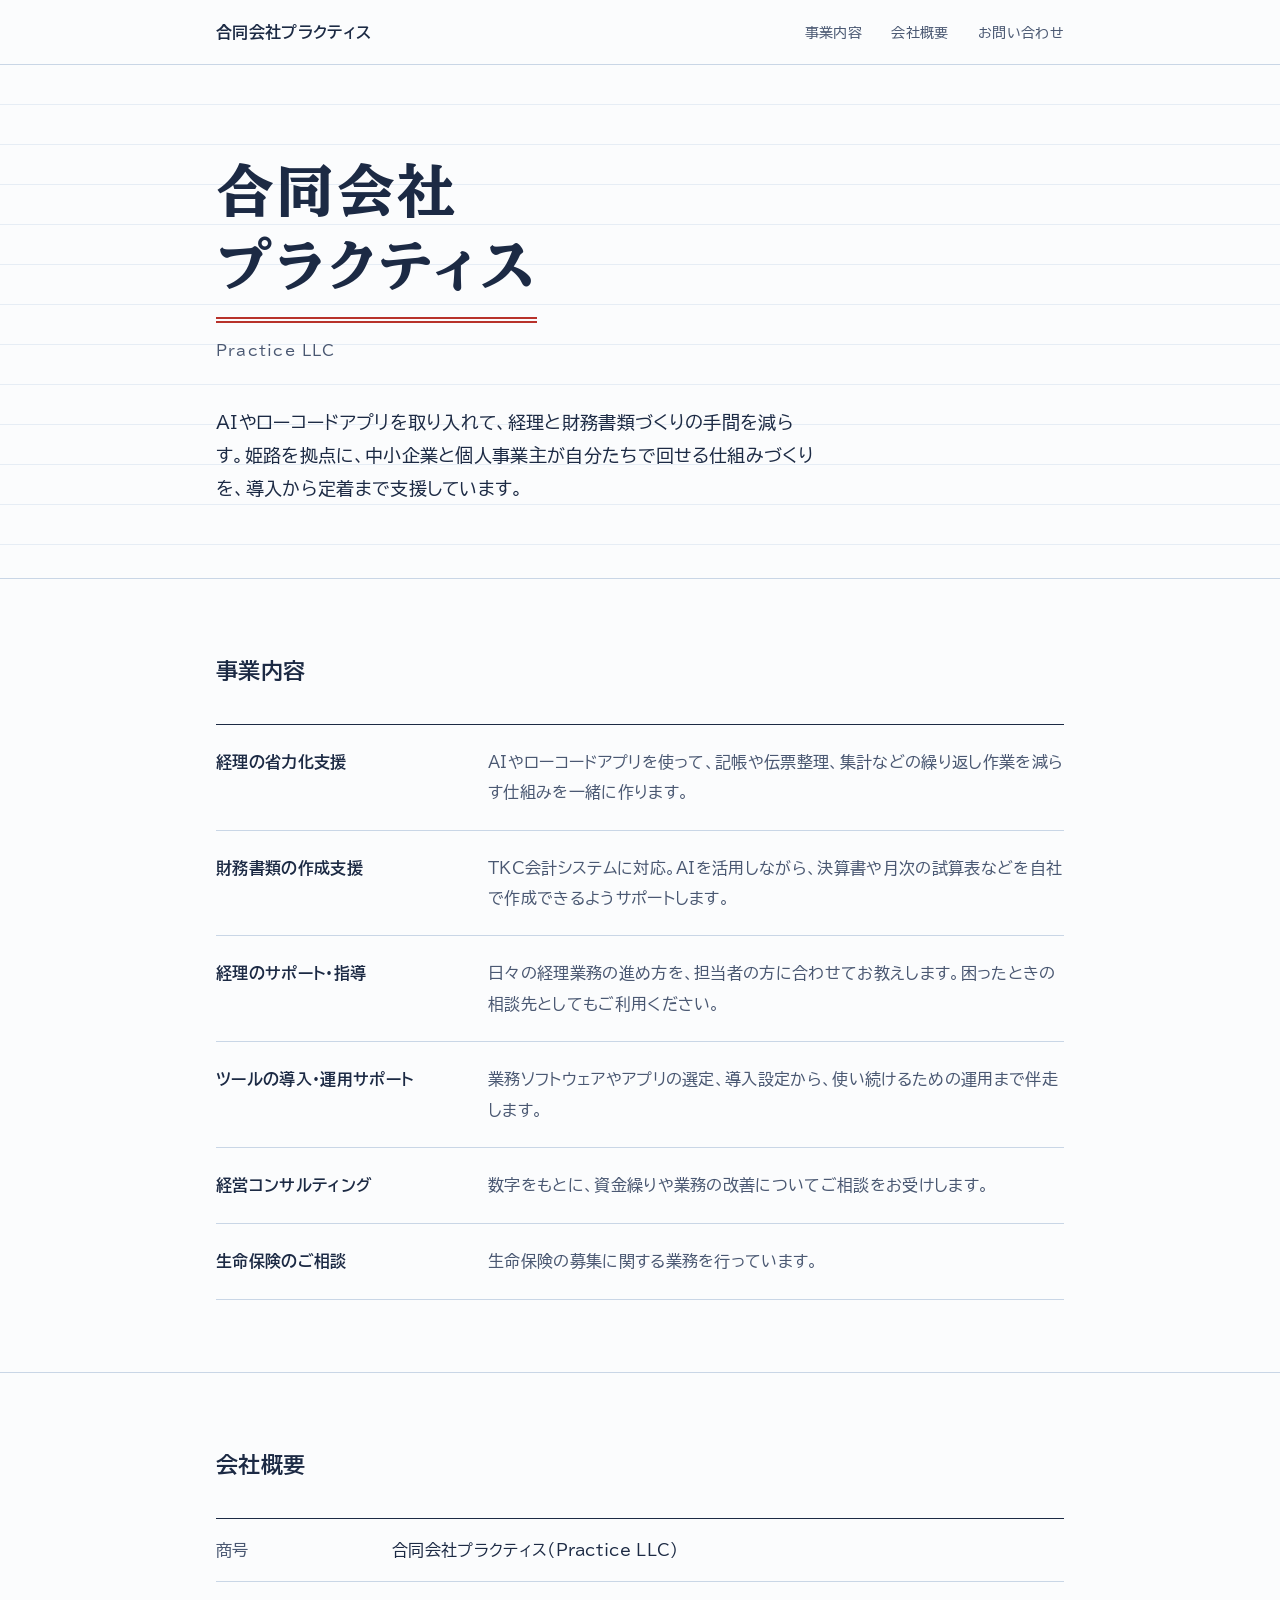
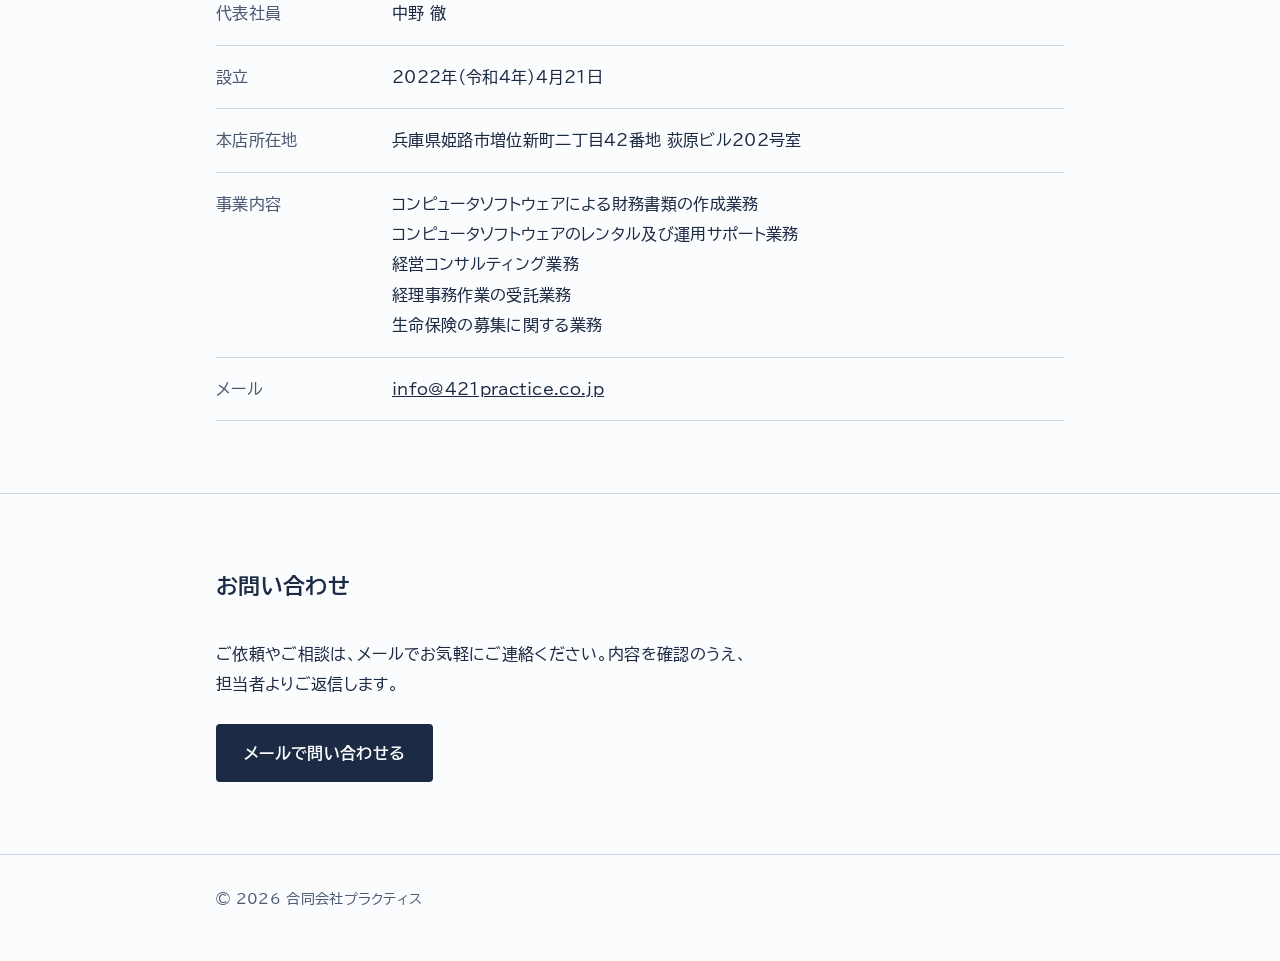
==== index.html @ da13f979 "Add files via upload" ====
<!doctype html>
<html lang="ja">
<head>
<meta charset="utf-8">
<meta name="viewport" content="width=device-width, initial-scale=1">
<title>合同会社プラクティス</title>
<meta name="description" content="合同会社プラクティス（兵庫県姫路市）。AIやローコードアプリによる経理の省力化支援、TKC会計システム対応の財務書類作成支援、経理のサポート・指導、経営コンサルティング。">
<link rel="preconnect" href="https://fonts.googleapis.com">
<link rel="preconnect" href="https://fonts.gstatic.com" crossorigin>
<link href="https://fonts.googleapis.com/css2?family=BIZ+UDPGothic:wght@400;700&family=BIZ+UDPMincho:wght@700&display=swap" rel="stylesheet">
<style>
  :root {
    --ink: #1c2a44;
    --ink-soft: #4a5872;
    --paper: #fbfcfd;
    --rule: #c9d6e6;
    --rule-faint: #e6edf5;
    --closing: #b8322b;
    --surface: #f1f5f9;
  }
  @media (prefers-color-scheme: dark) {
    :root:not([data-theme="light"]) {
      --ink: #e4eaf3;
      --ink-soft: #a8b4c6;
      --paper: #121a28;
      --rule: #34445e;
      --rule-faint: #1d2839;
      --closing: #e0655c;
      --surface: #182234;
    }
  }
  :root[data-theme="dark"] {
    --ink: #e4eaf3;
    --ink-soft: #a8b4c6;
    --paper: #121a28;
    --rule: #34445e;
    --rule-faint: #1d2839;
    --closing: #e0655c;
    --surface: #182234;
  }
  * { box-sizing: border-box; }
  html { -webkit-text-size-adjust: 100%; }
  body {
    margin: 0;
    background: var(--paper);
    color: var(--ink);
    font-family: "BIZ UDPGothic", "Hiragino Sans", "Yu Gothic", sans-serif;
    font-size: 16px;
    line-height: 1.9;
    letter-spacing: 0.02em;
  }
  a { color: inherit; }
  a:focus-visible { outline: 2px solid var(--closing); outline-offset: 3px; }
  .wrap { max-width: 880px; margin: 0 auto; padding: 0 16px; }

  header.site {
    border-bottom: 1px solid var(--rule);
  }
  header.site .wrap {
    display: flex; justify-content: space-between; align-items: center;
    height: 64px;
  }
  .brand { font-weight: 700; text-decoration: none; font-size: 1rem; }
  nav a { text-decoration: none; margin-left: 24px; font-size: 0.9rem; color: var(--ink-soft); }
  nav a:hover { color: var(--ink); }
  @media (max-width: 560px) { nav a { margin-left: 14px; } }

  /* Hero: ledger paper with a closing double rule */
  .hero {
    background-image: repeating-linear-gradient(
      to bottom, transparent 0, transparent 39px, var(--rule-faint) 39px, var(--rule-faint) 40px);
    border-bottom: 1px solid var(--rule);
  }
  .hero .wrap { padding-top: 88px; padding-bottom: 72px; }
  .hero h1 {
    font-family: "BIZ UDPMincho", "Hiragino Mincho ProN", serif;
    font-weight: 700;
    font-size: clamp(2.2rem, 7vw, 3.6rem);
    line-height: 1.3;
    letter-spacing: 0.04em;
    margin: 0;
    display: inline-block;
    padding-bottom: 14px;
    border-bottom: 6px double var(--closing);
  }
  .hero .en { display: block; margin-top: 14px; color: var(--ink-soft); font-size: 0.95rem; letter-spacing: 0.08em; }
  .hero p.lead {
    margin: 40px 0 0;
    max-width: 34em;
    font-size: 1.1rem;
  }

  section { padding: 72px 0; border-bottom: 1px solid var(--rule); }
  section h2 {
    font-size: 1.35rem; margin: 0 0 32px; font-weight: 700;
  }

  .services { list-style: none; margin: 0; padding: 0; border-top: 1px solid var(--ink); }
  .services li {
    display: grid;
    grid-template-columns: 15em 1fr;
    gap: 8px 32px;
    padding: 22px 0;
    border-bottom: 1px solid var(--rule);
  }
  .services h3 { margin: 0; font-size: 1.02rem; font-weight: 700; }
  .services p { margin: 0; color: var(--ink-soft); }
  @media (max-width: 640px) { .services li { grid-template-columns: 1fr; } }

  dl.profile { margin: 0; border-top: 1px solid var(--ink); }
  .profile div {
    display: grid; grid-template-columns: 9em 1fr; gap: 4px 32px;
    padding: 16px 0; border-bottom: 1px solid var(--rule);
  }
  .profile dt { color: var(--ink-soft); }
  .profile dd { margin: 0; }
  @media (max-width: 560px) { .profile div { grid-template-columns: 1fr; } }

  .contact p { margin: 0 0 24px; max-width: 34em; }
  .mail {
    display: inline-block; padding: 14px 28px;
    background: var(--ink); color: var(--paper);
    text-decoration: none; font-weight: 700; border-radius: 4px;
  }
  .mail:hover { opacity: 0.88; }

  footer { padding: 32px 0 48px; color: var(--ink-soft); font-size: 0.85rem; }
</style>
</head>
<body>
<header class="site">
  <div class="wrap">
    <a class="brand" href="#">合同会社プラクティス</a>
    <nav>
      <a href="#services">事業内容</a>
      <a href="#company">会社概要</a>
      <a href="#contact">お問い合わせ</a>
    </nav>
  </div>
</header>

<main>
  <div class="hero">
    <div class="wrap">
      <h1>合同会社<br>プラクティス</h1>
      <span class="en">Practice LLC</span>
      <p class="lead">AIやローコードアプリを取り入れて、経理と財務書類づくりの手間を減らす。姫路を拠点に、中小企業と個人事業主が自分たちで回せる仕組みづくりを、導入から定着まで支援しています。</p>
    </div>
  </div>

  <section id="services">
    <div class="wrap">
      <h2>事業内容</h2>
      <ul class="services">
        <li>
          <h3>経理の省力化支援</h3>
          <p>AIやローコードアプリを使って、記帳や伝票整理、集計などの繰り返し作業を減らす仕組みを一緒に作ります。</p>
        </li>
        <li>
          <h3>財務書類の作成支援</h3>
          <p>TKC会計システムに対応。AIを活用しながら、決算書や月次の試算表などを自社で作成できるようサポートします。</p>
        </li>
        <li>
          <h3>経理のサポート・指導</h3>
          <p>日々の経理業務の進め方を、担当者の方に合わせてお教えします。困ったときの相談先としてもご利用ください。</p>
        </li>
        <li>
          <h3>ツールの導入・運用サポート</h3>
          <p>業務ソフトウェアやアプリの選定、導入設定から、使い続けるための運用まで伴走します。</p>
        </li>
        <li>
          <h3>経営コンサルティング</h3>
          <p>数字をもとに、資金繰りや業務の改善についてご相談をお受けします。</p>
        </li>
        <li>
          <h3>生命保険のご相談</h3>
          <p>生命保険の募集に関する業務を行っています。</p>
        </li>
      </ul>
    </div>
  </section>

  <section id="company">
    <div class="wrap">
      <h2>会社概要</h2>
      <dl class="profile">
        <div><dt>商号</dt><dd>合同会社プラクティス（Practice LLC）</dd></div>
        <div><dt>代表社員</dt><dd>中野 徹</dd></div>
        <div><dt>設立</dt><dd>2022年（令和4年）4月21日</dd></div>
        <div><dt>本店所在地</dt><dd>兵庫県姫路市増位新町二丁目42番地 荻原ビル202号室</dd></div>
        <div><dt>事業内容</dt><dd>コンピュータソフトウェアによる財務書類の作成業務<br>コンピュータソフトウェアのレンタル及び運用サポート業務<br>経営コンサルティング業務<br>経理事務作業の受託業務<br>生命保険の募集に関する業務</dd></div>
        <div><dt>メール</dt><dd><a href="mailto:info@421practice.co.jp">info@421practice.co.jp</a></dd></div>
      </dl>
    </div>
  </section>

  <section id="contact" class="contact">
    <div class="wrap">
      <h2>お問い合わせ</h2>
      <p>ご依頼やご相談は、メールでお気軽にご連絡ください。内容を確認のうえ、担当者よりご返信します。</p>
      <a class="mail" href="mailto:info@421practice.co.jp">メールで問い合わせる</a>
    </div>
  </section>
</main>

<footer>
  <div class="wrap">© 2026 合同会社プラクティス</div>
</footer>
</body>
</html>
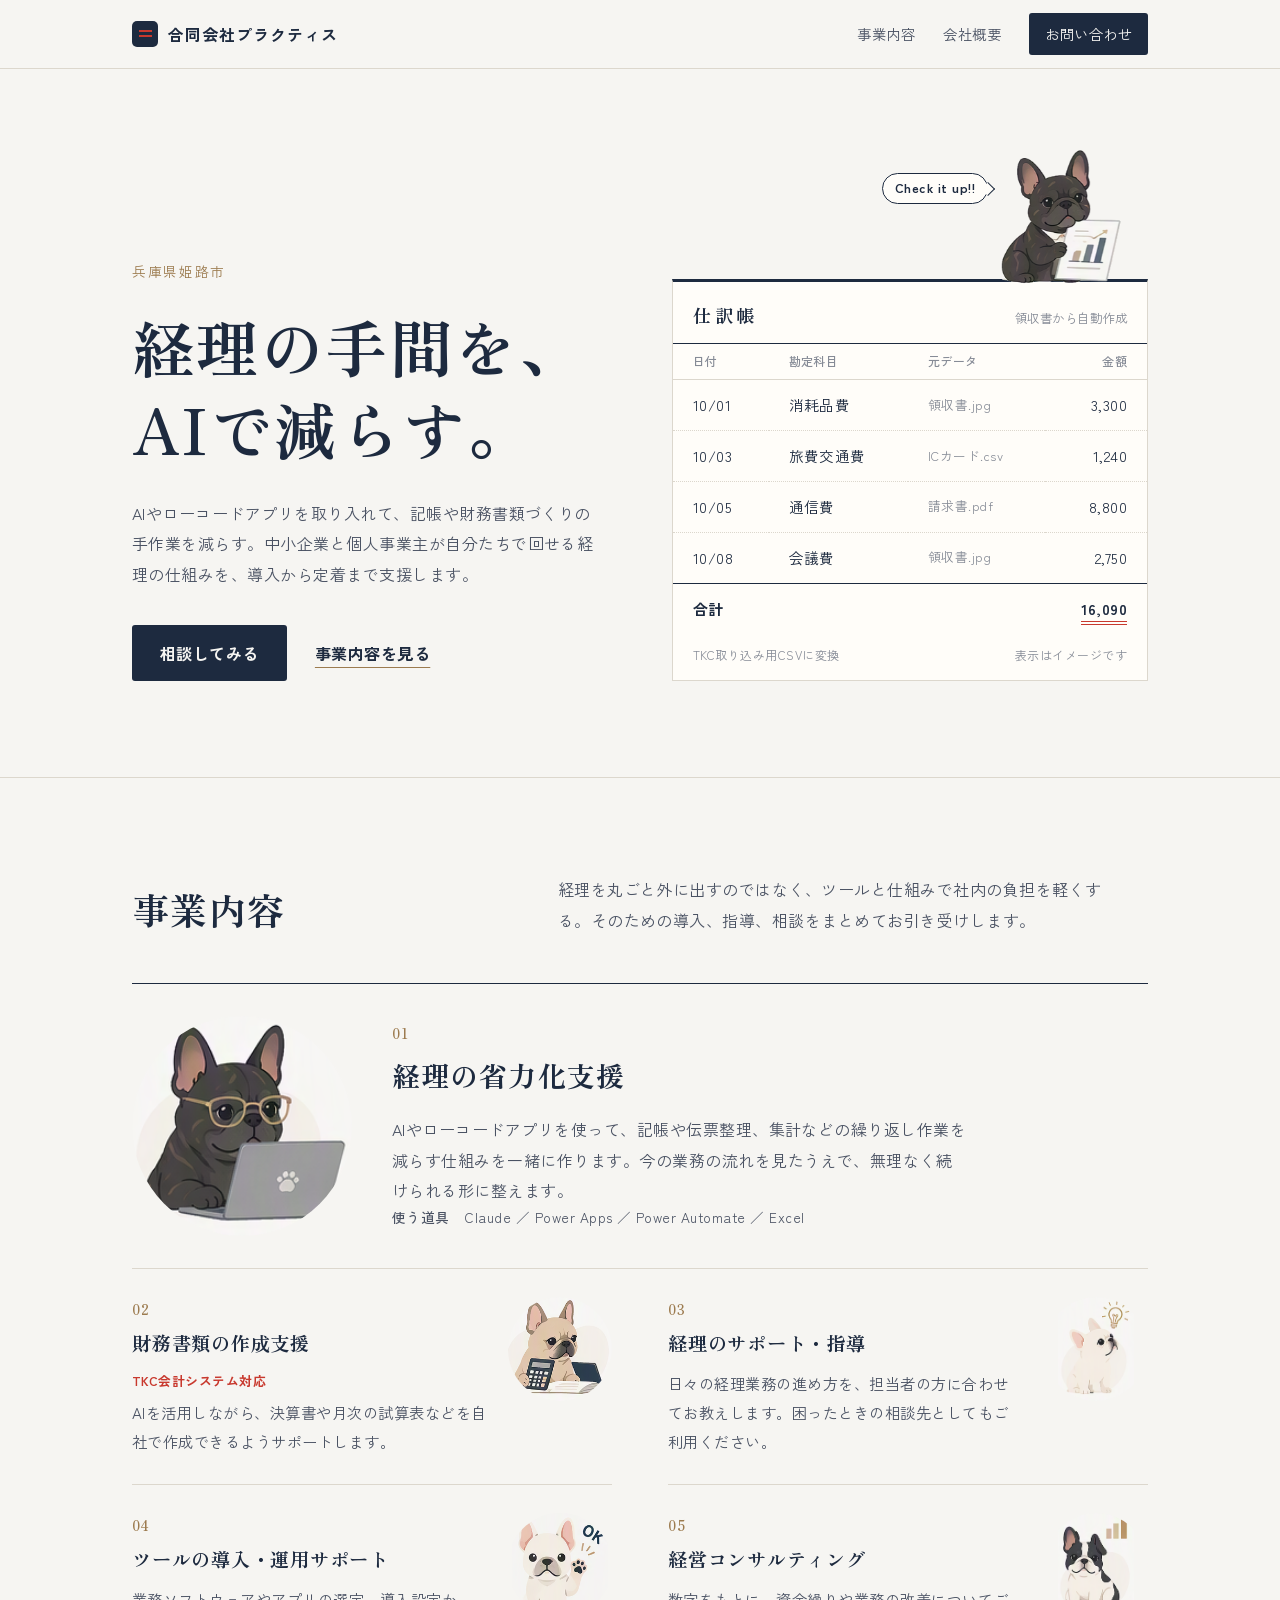
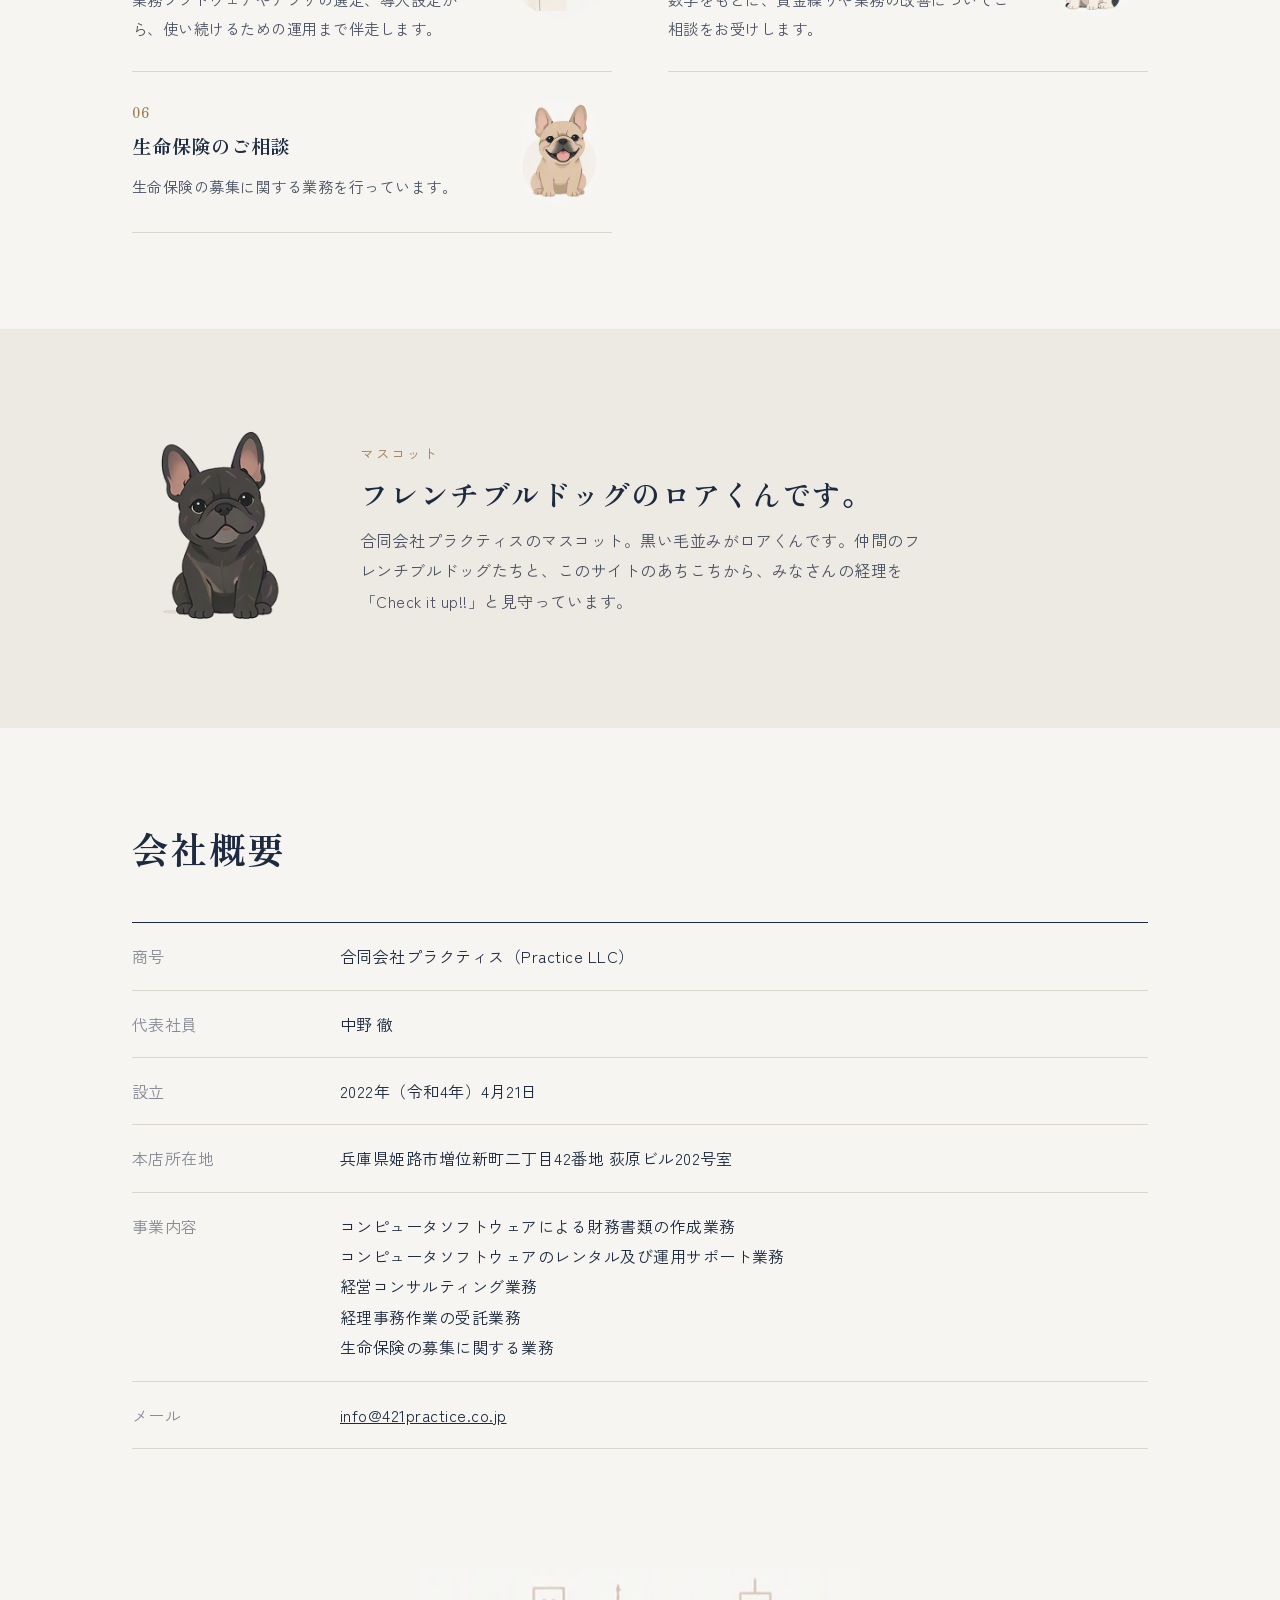
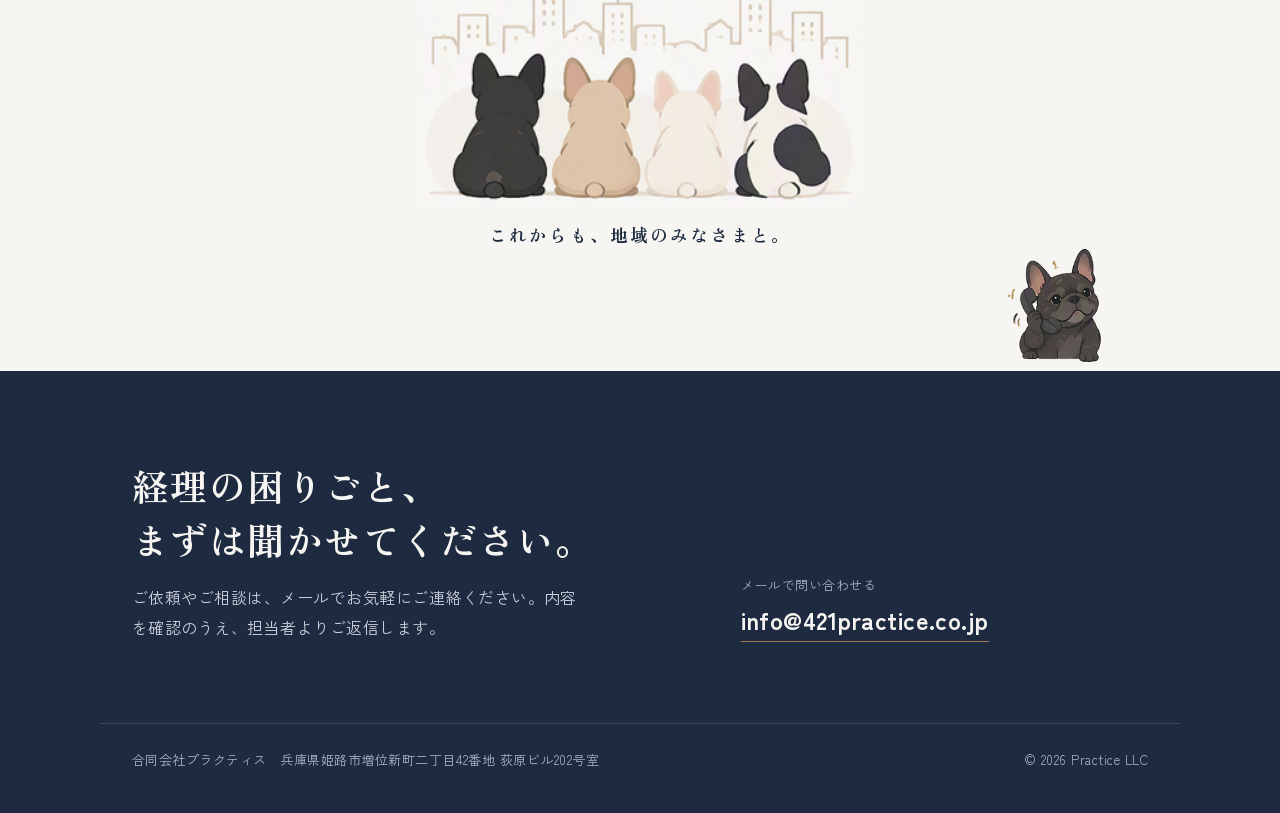
==== commit 116270e5: "サイトをリニューアル：ロアくんと仲間のイラスト入り、落ち着いたデザインに変更" ====
--- a/index.html
+++ b/index.html
@@ -5,184 +5,329 @@
 <meta name="viewport" content="width=device-width, initial-scale=1">
 <title>合同会社プラクティス</title>
 <meta name="description" content="合同会社プラクティス（兵庫県姫路市）。AIやローコードアプリによる経理の省力化支援、TKC会計システム対応の財務書類作成支援、経理のサポート・指導、経営コンサルティング。">
+<link rel="canonical" href="https://421practice.co.jp/">
+<meta property="og:type" content="website">
+<meta property="og:locale" content="ja_JP">
+<meta property="og:site_name" content="合同会社プラクティス">
+<meta property="og:title" content="合同会社プラクティス｜経理の手間を、AIで減らす。">
+<meta property="og:description" content="兵庫県姫路市。AIやローコードアプリで、中小企業と個人事業主が自分たちで回せる経理の仕組みづくりを支援します。">
+<meta property="og:url" content="https://421practice.co.jp/">
+<meta name="theme-color" content="#1d2a3f">
+<link rel="icon" href="data:image/svg+xml,%3Csvg xmlns='http://www.w3.org/2000/svg' viewBox='0 0 32 32'%3E%3Crect width='32' height='32' rx='6' fill='%231d2a3f'/%3E%3Cpath d='M9 12h14M9 20h14' stroke='%23c8392e' stroke-width='2.5'/%3E%3C/svg%3E">
 <link rel="preconnect" href="https://fonts.googleapis.com">
 <link rel="preconnect" href="https://fonts.gstatic.com" crossorigin>
-<link href="https://fonts.googleapis.com/css2?family=BIZ+UDPGothic:wght@400;700&family=BIZ+UDPMincho:wght@700&display=swap" rel="stylesheet">
+<link href="https://fonts.googleapis.com/css2?family=Zen+Kaku+Gothic+New:wght@400;500;700&family=Zen+Old+Mincho:wght@500;700&display=swap" rel="stylesheet">
 <style>
   :root {
-    --ink: #1c2a44;
-    --ink-soft: #4a5872;
-    --paper: #fbfcfd;
-    --rule: #c9d6e6;
-    --rule-faint: #e6edf5;
-    --closing: #b8322b;
-    --surface: #f1f5f9;
-  }
-  @media (prefers-color-scheme: dark) {
-    :root:not([data-theme="light"]) {
-      --ink: #e4eaf3;
-      --ink-soft: #a8b4c6;
-      --paper: #121a28;
-      --rule: #34445e;
-      --rule-faint: #1d2839;
-      --closing: #e0655c;
-      --surface: #182234;
-    }
-  }
-  :root[data-theme="dark"] {
-    --ink: #e4eaf3;
-    --ink-soft: #a8b4c6;
-    --paper: #121a28;
-    --rule: #34445e;
-    --rule-faint: #1d2839;
-    --closing: #e0655c;
-    --surface: #182234;
+    --paper: #f6f5f2;
+    --paper-2: #edeae3;
+    --sheet: #f6f5f2;
+    --card: #fffdf9;
+    --ink: #1d2a3f;
+    --ink-2: #4a5263;
+    --ink-3: #868b96;
+    --line: #dcd7cd;
+    --gold: #9c7b4f;
+    --closing: #c8392e;
+    --mincho: "Zen Old Mincho", "Yu Mincho", "Hiragino Mincho ProN", serif;
   }
   * { box-sizing: border-box; }
-  html { -webkit-text-size-adjust: 100%; }
+  html { -webkit-text-size-adjust: 100%; scroll-behavior: smooth; }
+  @media (prefers-reduced-motion: reduce) { html { scroll-behavior: auto; } }
   body {
     margin: 0;
     background: var(--paper);
     color: var(--ink);
-    font-family: "BIZ UDPGothic", "Hiragino Sans", "Yu Gothic", sans-serif;
+    font-family: "Zen Kaku Gothic New", "Hiragino Sans", "Yu Gothic", sans-serif;
     font-size: 16px;
     line-height: 1.9;
-    letter-spacing: 0.02em;
+    letter-spacing: 0.03em;
   }
   a { color: inherit; }
-  a:focus-visible { outline: 2px solid var(--closing); outline-offset: 3px; }
-  .wrap { max-width: 880px; margin: 0 auto; padding: 0 16px; }
-
-  header.site {
-    border-bottom: 1px solid var(--rule);
-  }
-  header.site .wrap {
-    display: flex; justify-content: space-between; align-items: center;
-    height: 64px;
-  }
-  .brand { font-weight: 700; text-decoration: none; font-size: 1rem; }
-  nav a { text-decoration: none; margin-left: 24px; font-size: 0.9rem; color: var(--ink-soft); }
-  nav a:hover { color: var(--ink); }
-  @media (max-width: 560px) { nav a { margin-left: 14px; } }
-
-  /* Hero: ledger paper with a closing double rule */
-  .hero {
-    background-image: repeating-linear-gradient(
-      to bottom, transparent 0, transparent 39px, var(--rule-faint) 39px, var(--rule-faint) 40px);
-    border-bottom: 1px solid var(--rule);
-  }
-  .hero .wrap { padding-top: 88px; padding-bottom: 72px; }
-  .hero h1 {
-    font-family: "BIZ UDPMincho", "Hiragino Mincho ProN", serif;
-    font-weight: 700;
-    font-size: clamp(2.2rem, 7vw, 3.6rem);
-    line-height: 1.3;
-    letter-spacing: 0.04em;
-    margin: 0;
-    display: inline-block;
-    padding-bottom: 14px;
-    border-bottom: 6px double var(--closing);
-  }
-  .hero .en { display: block; margin-top: 14px; color: var(--ink-soft); font-size: 0.95rem; letter-spacing: 0.08em; }
-  .hero p.lead {
-    margin: 40px 0 0;
-    max-width: 34em;
-    font-size: 1.1rem;
-  }
-
-  section { padding: 72px 0; border-bottom: 1px solid var(--rule); }
-  section h2 {
-    font-size: 1.35rem; margin: 0 0 32px; font-weight: 700;
-  }
-
-  .services { list-style: none; margin: 0; padding: 0; border-top: 1px solid var(--ink); }
-  .services li {
-    display: grid;
-    grid-template-columns: 15em 1fr;
-    gap: 8px 32px;
-    padding: 22px 0;
-    border-bottom: 1px solid var(--rule);
-  }
-  .services h3 { margin: 0; font-size: 1.02rem; font-weight: 700; }
-  .services p { margin: 0; color: var(--ink-soft); }
-  @media (max-width: 640px) { .services li { grid-template-columns: 1fr; } }
-
+  a:focus-visible, button:focus-visible { outline: 2px solid var(--gold); outline-offset: 3px; }
+  img { max-width: 100%; }
+  .wrap { max-width: 1080px; margin: 0 auto; padding: 0 16px; }
+  @media (min-width: 720px) { .wrap { padding: 0 32px; } }
+  h1, h2, h3 { font-family: var(--mincho); font-weight: 700; letter-spacing: 0.04em; }
+
+  /* Header */
+  header.site { border-bottom: 1px solid var(--line); background: var(--paper); }
+  header.site .wrap { display: flex; align-items: center; justify-content: space-between; height: 68px; }
+  .brand { display: flex; align-items: center; gap: 10px; text-decoration: none; font-weight: 700; letter-spacing: 0.06em; }
+  .brand-mark { width: 26px; height: 26px; border-radius: 5px; background: var(--ink); display: grid; place-items: center; flex: none; }
+  .brand-mark span { display: block; width: 13px; height: 7px; border-top: 2px solid var(--closing); border-bottom: 2px solid var(--closing); }
+  nav { display: flex; align-items: center; gap: 28px; font-size: 0.9rem; }
+  nav a { text-decoration: none; color: var(--ink-2); }
+  nav a:hover { color: var(--ink); text-decoration: underline; text-underline-offset: 6px; }
+  nav .cta { color: var(--paper); background: var(--ink); padding: 7px 16px; border-radius: 3px; }
+  nav .cta:hover { color: var(--paper); background: #2c3d58; text-decoration: none; }
+  @media (max-width: 720px) { nav a:not(.cta) { display: none; } }
+
+  /* Hero */
+  .hero { padding: 80px 0 96px; }
+  .hero .wrap { display: grid; grid-template-columns: 1fr 1fr; gap: 64px; align-items: end; }
+  @media (max-width: 900px) { .hero .wrap { grid-template-columns: 1fr; gap: 40px; } .hero { padding: 48px 0 72px; } }
+  .place { margin: 0 0 20px; font-size: 0.85rem; color: var(--gold); letter-spacing: 0.12em; }
+  .hero h1 { margin: 0; font-size: clamp(2.3rem, 5.4vw, 3.9rem); line-height: 1.32; }
+  .hero p.lead { margin: 28px 0 0; max-width: 29em; color: var(--ink-2); }
+  .hero-actions { margin-top: 36px; display: flex; flex-wrap: wrap; align-items: center; gap: 12px 28px; }
+  .btn { display: inline-block; padding: 13px 28px; border-radius: 3px; background: var(--ink); color: var(--paper); text-decoration: none; font-weight: 700; }
+  .btn:hover { background: #2c3d58; }
+  .link-more { color: var(--ink); font-weight: 700; text-decoration: underline; text-decoration-color: var(--gold); text-underline-offset: 7px; }
+
+  /* Ledger */
+  .ledger-wrap { position: relative; padding-top: 130px; }
+  .roa-perch { position: absolute; top: 0; right: 24px; width: 132px; z-index: 2; }
+  .roa-perch img { display: block; width: 100%; height: auto; transform-origin: 50% 100%; animation: hop .7s ease 3s 1 both; }
+  @keyframes hop {
+    0%, 100% { transform: none; }
+    35% { transform: translateY(-10px); }
+    70% { transform: translateY(0) scale(1.03, .96); }
+  }
+  .bubble {
+    position: absolute; top: 24px; right: calc(100% + 4px); white-space: nowrap;
+    background: var(--card); border: 1px solid var(--ink); border-radius: 18px;
+    font-weight: 700; font-size: 0.8rem; line-height: 1; padding: 8px 12px;
+    opacity: 0; animation: pop .35s ease 2.9s forwards;
+  }
+  .bubble::after {
+    content: ""; position: absolute; right: -6px; top: 50%; width: 9px; height: 9px; margin-top: -4.5px;
+    background: var(--card); border-right: 1px solid var(--ink); border-top: 1px solid var(--ink); transform: rotate(45deg);
+  }
+  @keyframes pop { from { opacity: 0; } to { opacity: 1; } }
+  .ledger { background: var(--card); border: 1px solid var(--line); border-top: 3px solid var(--ink); }
+  .ledger-head { display: flex; justify-content: space-between; align-items: baseline; padding: 16px 20px 10px; }
+  .ledger-head strong { font-family: var(--mincho); font-size: 1.15rem; letter-spacing: 0.2em; }
+  .ledger-head span { font-size: 0.78rem; color: var(--ink-3); }
+  table { width: 100%; border-collapse: collapse; font-size: 0.92rem; font-variant-numeric: tabular-nums; }
+  th { text-align: left; font-weight: 500; color: var(--ink-3); font-size: 0.75rem; padding: 6px 20px; border-top: 1px solid var(--ink); border-bottom: 1px solid var(--line); }
+  td { padding: 11px 20px; border-bottom: 1px dotted var(--line); }
+  td.num, th.num { text-align: right; }
+  td.src { color: var(--ink-3); font-size: 0.8rem; }
+  tr.row { opacity: 0; animation: rowIn .5s ease forwards; }
+  tr.row:nth-child(1) { animation-delay: .5s; }
+  tr.row:nth-child(2) { animation-delay: 1.1s; }
+  tr.row:nth-child(3) { animation-delay: 1.7s; }
+  tr.row:nth-child(4) { animation-delay: 2.3s; }
+  @keyframes rowIn { to { opacity: 1; } }
+  tfoot td { border-bottom: 0; border-top: 1px solid var(--ink); font-weight: 700; }
+  tfoot .total span { border-bottom: 4px double var(--closing); padding-bottom: 2px; }
+  .ledger-foot { padding: 10px 20px 14px; font-size: 0.75rem; color: var(--ink-3); display: flex; justify-content: space-between; gap: 12px; flex-wrap: wrap; }
+  @media (prefers-reduced-motion: reduce) {
+    tr.row { opacity: 1; animation: none; }
+    .roa-perch img { animation: none; }
+    .bubble { animation: none; opacity: 1; }
+  }
+  @media (max-width: 480px) { td.src, th.src { display: none; } th, td { padding-left: 14px; padding-right: 14px; } }
+
+  /* Sections */
+  section { padding: 96px 0; }
+  .sec-head { display: grid; grid-template-columns: 1fr 1.5fr; gap: 32px; margin-bottom: 48px; align-items: end; }
+  @media (max-width: 800px) { .sec-head { grid-template-columns: 1fr; gap: 10px; } }
+  .sec-head h2 { margin: 0; font-size: clamp(1.7rem, 3.2vw, 2.3rem); line-height: 1.35; }
+  .sec-head p { margin: 0; color: var(--ink-2); max-width: 34em; }
+
+  /* Services */
+  #services { border-top: 1px solid var(--line); }
+  .feature {
+    display: grid; grid-template-columns: 220px 1fr; gap: 40px; align-items: center;
+    padding: 32px 0; border-top: 1px solid var(--ink); border-bottom: 1px solid var(--line);
+  }
+  .feature .dog { width: 220px; height: 220px; margin: 0; }
+  .feature h3 { margin: 0 0 12px; font-size: clamp(1.4rem, 2.6vw, 1.75rem); }
+  .feature p { margin: 0; color: var(--ink-2); max-width: 36em; }
+  .tools { margin-top: 14px; font-size: 0.85rem; color: var(--ink-3); }
+  .tools b { color: var(--ink-2); font-weight: 500; }
+  .svc-list { display: grid; grid-template-columns: 1fr 1fr; column-gap: 56px; margin: 0; padding: 0; list-style: none; counter-reset: svc 1; }
+  .svc-list li { display: grid; grid-template-columns: 1fr 104px; gap: 20px; padding: 28px 0; border-bottom: 1px solid var(--line); counter-increment: svc; }
+  .svc-list h3 { margin: 0 0 8px; font-size: 1.2rem; }
+  .feature h3::before { content: "01"; }
+  .feature h3::before, .svc-list h3::before { font-family: var(--mincho); }
+  .feature h3::before, .svc-list h3::before { font-weight: 700; }
+  .feature h3::before { display: block; font-size: 0.85rem; color: var(--gold); letter-spacing: 0.1em; margin-bottom: 2px; }
+  .svc-list h3::before { content: counter(svc, decimal-leading-zero); display: block; font-size: 0.85rem; color: var(--gold); letter-spacing: 0.1em; margin-bottom: 2px; }
+  .svc-list p { margin: 0; color: var(--ink-2); font-size: 0.95rem; }
+  .note { display: block; margin-bottom: 4px; font-size: 0.8rem; color: var(--closing); font-weight: 700; }
+  .dog { display: block; position: relative; width: 104px; height: 104px; background: var(--sheet); border-radius: 50%; overflow: hidden; }
+  .dog img { position: absolute; inset: 0; width: 100%; height: 100%; object-fit: contain; }
+  @media (max-width: 800px) {
+    .svc-list { grid-template-columns: 1fr; }
+    .feature { grid-template-columns: 1fr; gap: 16px; }
+    .feature .dog { width: 150px; height: 150px; }
+  }
+  @media (max-width: 480px) { .svc-list li { grid-template-columns: 1fr 84px; gap: 14px; } .svc-list .dog { width: 84px; height: 84px; } }
+
+  /* Mascot */
+  #mascot { background: var(--paper-2); }
+  .mascot { display: grid; grid-template-columns: 180px 1fr; gap: 48px; align-items: center; }
+  .mascot-art img { display: block; width: 150px; height: auto; margin: 0 auto; }
+  .mascot .label { margin: 0; font-size: 0.85rem; color: var(--gold); letter-spacing: 0.12em; }
+  .mascot h2 { margin: 6px 0 10px; font-size: clamp(1.4rem, 2.6vw, 1.8rem); line-height: 1.45; }
+  .mascot p { margin: 0; color: var(--ink-2); max-width: 36em; }
+  @media (max-width: 700px) {
+    .mascot { grid-template-columns: 1fr; gap: 16px; }
+    .mascot-art img { width: 120px; margin: 0; }
+  }
+
+  /* Company */
   dl.profile { margin: 0; border-top: 1px solid var(--ink); }
-  .profile div {
-    display: grid; grid-template-columns: 9em 1fr; gap: 4px 32px;
-    padding: 16px 0; border-bottom: 1px solid var(--rule);
-  }
-  .profile dt { color: var(--ink-soft); }
+  .profile div { display: grid; grid-template-columns: 11em 1fr; gap: 4px 32px; padding: 18px 0; border-bottom: 1px solid var(--line); }
+  .profile dt { color: var(--ink-3); }
   .profile dd { margin: 0; }
-  @media (max-width: 560px) { .profile div { grid-template-columns: 1fr; } }
-
-  .contact p { margin: 0 0 24px; max-width: 34em; }
-  .mail {
-    display: inline-block; padding: 14px 28px;
-    background: var(--ink); color: var(--paper);
-    text-decoration: none; font-weight: 700; border-radius: 4px;
-  }
-  .mail:hover { opacity: 0.88; }
-
-  footer { padding: 32px 0 48px; color: var(--ink-soft); font-size: 0.85rem; }
+  @media (max-width: 600px) { .profile div { grid-template-columns: 1fr; } }
+
+  /* Together */
+  .together { padding: 24px 0 120px; }
+  .together figure { margin: 0 auto; max-width: 440px; text-align: center; }
+  .together img { display: block; width: 100%; height: auto; }
+  .together figcaption { margin-top: 10px; font-family: var(--mincho); font-weight: 700; font-size: 1.1rem; letter-spacing: 0.12em; }
+
+  /* Contact */
+  #contact { position: relative; background: var(--ink); color: var(--paper); padding: 88px 0 80px; }
+  .peek { position: absolute; right: max(32px, calc((100vw - 1080px) / 2 + 64px)); top: 1px; transform: translateY(-100%); width: 112px; height: auto; }
+  @media (max-width: 720px) { .peek { right: 24px; width: 92px; } }
+  .contact { display: grid; grid-template-columns: 1.4fr 1fr; gap: 40px; align-items: end; }
+  @media (max-width: 800px) { .contact { grid-template-columns: 1fr; } }
+  .contact h2 { margin: 0; font-size: clamp(1.6rem, 3.2vw, 2.3rem); line-height: 1.45; }
+  .nb { display: inline-block; }
+  @media (max-width: 480px) { .contact h2 { font-size: calc((100vw - 44px) / 12.4); } }
+  .contact p { margin: 16px 0 0; color: #c9ceda; max-width: 28em; }
+  .mail { display: inline-block; text-decoration: none; }
+  .mail small { display: block; color: #aab1c0; font-size: 0.8rem; }
+  .mail strong { font-size: clamp(1.15rem, 2.4vw, 1.5rem); letter-spacing: 0.02em; border-bottom: 1px solid var(--gold); padding-bottom: 4px; word-break: break-all; }
+  .mail:hover strong { border-bottom-width: 2px; }
+
+  footer { background: var(--ink); color: #aab1c0; font-size: 0.82rem; padding: 0 0 40px; }
+  footer .wrap { display: flex; justify-content: space-between; flex-wrap: wrap; gap: 8px 24px; border-top: 1px solid #3a4760; padding-top: 24px; }
 </style>
 </head>
 <body>
 <header class="site">
   <div class="wrap">
-    <a class="brand" href="#">合同会社プラクティス</a>
+    <a class="brand" href="#top"><span class="brand-mark"><span></span></span>合同会社プラクティス</a>
     <nav>
       <a href="#services">事業内容</a>
       <a href="#company">会社概要</a>
-      <a href="#contact">お問い合わせ</a>
+      <a class="cta" href="#contact">お問い合わせ</a>
     </nav>
   </div>
 </header>
 
-<main>
-  <div class="hero">
-    <div class="wrap">
-      <h1>合同会社<br>プラクティス</h1>
-      <span class="en">Practice LLC</span>
-      <p class="lead">AIやローコードアプリを取り入れて、経理と財務書類づくりの手間を減らす。姫路を拠点に、中小企業と個人事業主が自分たちで回せる仕組みづくりを、導入から定着まで支援しています。</p>
-    </div>
-  </div>
+<main id="top">
+  <section class="hero">
+    <div class="wrap">
+      <div>
+        <p class="place">兵庫県姫路市</p>
+        <h1>経理の手間を、<br>AIで減らす。</h1>
+        <p class="lead">AIやローコードアプリを取り入れて、記帳や財務書類づくりの手作業を減らす。中小企業と個人事業主が自分たちで回せる経理の仕組みを、導入から定着まで支援します。</p>
+        <div class="hero-actions">
+          <a class="btn" href="#contact">相談してみる</a>
+          <a class="link-more" href="#services">事業内容を見る</a>
+        </div>
+      </div>
+
+      <div class="ledger-wrap">
+        <div class="roa-perch" aria-hidden="true">
+          <span class="bubble">Check it up!!</span>
+          <img src="images/dogs/chart-black-cut.png" alt="" width="190" height="205">
+        </div>
+        <div class="ledger" aria-label="領収書のデータから仕訳を作成するイメージ">
+          <div class="ledger-head"><strong>仕訳帳</strong><span>領収書から自動作成</span></div>
+          <table>
+            <thead>
+              <tr><th>日付</th><th>勘定科目</th><th class="src">元データ</th><th class="num">金額</th></tr>
+            </thead>
+            <tbody>
+              <tr class="row"><td>10/01</td><td>消耗品費</td><td class="src">領収書.jpg</td><td class="num">3,300</td></tr>
+              <tr class="row"><td>10/03</td><td>旅費交通費</td><td class="src">ICカード.csv</td><td class="num">1,240</td></tr>
+              <tr class="row"><td>10/05</td><td>通信費</td><td class="src">請求書.pdf</td><td class="num">8,800</td></tr>
+              <tr class="row"><td>10/08</td><td>会議費</td><td class="src">領収書.jpg</td><td class="num">2,750</td></tr>
+            </tbody>
+            <tfoot>
+              <tr><td colspan="2">合計</td><td class="src"></td><td class="num total"><span>16,090</span></td></tr>
+            </tfoot>
+          </table>
+          <div class="ledger-foot"><span>TKC取り込み用CSVに変換</span><span>表示はイメージです</span></div>
+        </div>
+      </div>
+    </div>
+  </section>
 
   <section id="services">
     <div class="wrap">
-      <h2>事業内容</h2>
-      <ul class="services">
-        <li>
+      <div class="sec-head">
+        <h2>事業内容</h2>
+        <p>経理を丸ごと外に出すのではなく、ツールと仕組みで社内の負担を軽くする。そのための導入、指導、相談をまとめてお引き受けします。</p>
+      </div>
+
+      <div class="feature">
+        <span class="dog"><img src="images/dogs/pc-black.png" alt="" width="200" height="200" loading="lazy"></span>
+        <div>
           <h3>経理の省力化支援</h3>
-          <p>AIやローコードアプリを使って、記帳や伝票整理、集計などの繰り返し作業を減らす仕組みを一緒に作ります。</p>
-        </li>
-        <li>
-          <h3>財務書類の作成支援</h3>
-          <p>TKC会計システムに対応。AIを活用しながら、決算書や月次の試算表などを自社で作成できるようサポートします。</p>
-        </li>
-        <li>
-          <h3>経理のサポート・指導</h3>
-          <p>日々の経理業務の進め方を、担当者の方に合わせてお教えします。困ったときの相談先としてもご利用ください。</p>
-        </li>
-        <li>
-          <h3>ツールの導入・運用サポート</h3>
-          <p>業務ソフトウェアやアプリの選定、導入設定から、使い続けるための運用まで伴走します。</p>
-        </li>
-        <li>
-          <h3>経営コンサルティング</h3>
-          <p>数字をもとに、資金繰りや業務の改善についてご相談をお受けします。</p>
-        </li>
-        <li>
-          <h3>生命保険のご相談</h3>
-          <p>生命保険の募集に関する業務を行っています。</p>
+          <p>AIやローコードアプリを使って、記帳や伝票整理、集計などの繰り返し作業を減らす仕組みを一緒に作ります。今の業務の流れを見たうえで、無理なく続けられる形に整えます。</p>
+          <p class="tools"><b>使う道具</b>　Claude ／ Power Apps ／ Power Automate ／ Excel</p>
+        </div>
+      </div>
+
+      <ul class="svc-list">
+        <li>
+          <div>
+            <h3>財務書類の作成支援</h3>
+            <span class="note">TKC会計システム対応</span>
+            <p>AIを活用しながら、決算書や月次の試算表などを自社で作成できるようサポートします。</p>
+          </div>
+          <span class="dog"><img src="images/dogs/calc-beige.png" alt="" width="200" height="200" loading="lazy"></span>
+        </li>
+        <li>
+          <div>
+            <h3>経理のサポート・指導</h3>
+            <p>日々の経理業務の進め方を、担当者の方に合わせてお教えします。困ったときの相談先としてもご利用ください。</p>
+          </div>
+          <span class="dog"><img src="images/dogs/idea-white.png" alt="" width="175" height="240" loading="lazy"></span>
+        </li>
+        <li>
+          <div>
+            <h3>ツールの導入・運用サポート</h3>
+            <p>業務ソフトウェアやアプリの選定、導入設定から、使い続けるための運用まで伴走します。</p>
+          </div>
+          <span class="dog"><img src="images/dogs/ok-white.png" alt="" width="180" height="195" loading="lazy"></span>
+        </li>
+        <li>
+          <div>
+            <h3>経営コンサルティング</h3>
+            <p>数字をもとに、資金繰りや業務の改善についてご相談をお受けします。</p>
+          </div>
+          <span class="dog"><img src="images/dogs/service-pied.png" alt="" width="175" height="240" loading="lazy"></span>
+        </li>
+        <li>
+          <div>
+            <h3>生命保険のご相談</h3>
+            <p>生命保険の募集に関する業務を行っています。</p>
+          </div>
+          <span class="dog"><img src="images/dogs/welcome-beige.png" alt="" width="165" height="220" loading="lazy"></span>
         </li>
       </ul>
     </div>
   </section>
 
+  <section id="mascot">
+    <div class="wrap">
+      <div class="mascot">
+        <div class="mascot-art"><img src="images/dogs/greet-black-cut.png" alt="黒いフレンチブルドッグのロアくんのイラスト" width="170" height="235" loading="lazy"></div>
+        <div>
+          <p class="label">マスコット</p>
+          <h2>フレンチブルドッグのロアくんです。</h2>
+          <p>合同会社プラクティスのマスコット。黒い毛並みがロアくんです。仲間のフレンチブルドッグたちと、このサイトのあちこちから、みなさんの経理を「Check it up!!」と見守っています。</p>
+        </div>
+      </div>
+    </div>
+  </section>
+
   <section id="company">
     <div class="wrap">
-      <h2>会社概要</h2>
+      <div class="sec-head">
+        <h2>会社概要</h2>
+      </div>
       <dl class="profile">
         <div><dt>商号</dt><dd>合同会社プラクティス（Practice LLC）</dd></div>
         <div><dt>代表社員</dt><dd>中野 徹</dd></div>
@@ -194,17 +339,35 @@
     </div>
   </section>
 
-  <section id="contact" class="contact">
-    <div class="wrap">
-      <h2>お問い合わせ</h2>
-      <p>ご依頼やご相談は、メールでお気軽にご連絡ください。内容を確認のうえ、担当者よりご返信します。</p>
-      <a class="mail" href="mailto:info@421practice.co.jp">メールで問い合わせる</a>
+  <section class="together">
+    <div class="wrap">
+      <figure>
+        <img src="images/dogs/group.png" alt="ロアくんと仲間のフレンチブルドッグたちが、街並みを眺めている後ろ姿のイラスト" width="350" height="190" loading="lazy">
+        <figcaption>これからも、地域のみなさまと。</figcaption>
+      </figure>
+    </div>
+  </section>
+
+  <section id="contact">
+    <img class="peek" src="images/dogs/phone-black-cut.png" alt="" aria-hidden="true" width="175" height="200" loading="lazy">
+    <div class="wrap contact">
+      <div>
+        <h2><span class="nb">経理の困りごと、</span><br><span class="nb">まずは</span><span class="nb">聞かせてください。</span></h2>
+        <p>ご依頼やご相談は、メールでお気軽にご連絡ください。内容を確認のうえ、担当者よりご返信します。</p>
+      </div>
+      <a class="mail" href="mailto:info@421practice.co.jp">
+        <small>メールで問い合わせる</small>
+        <strong>info@421practice.co.jp</strong>
+      </a>
     </div>
   </section>
 </main>
 
 <footer>
-  <div class="wrap">© 2026 合同会社プラクティス</div>
+  <div class="wrap">
+    <span>合同会社プラクティス　兵庫県姫路市増位新町二丁目42番地 荻原ビル202号室</span>
+    <span>© 2026 Practice LLC</span>
+  </div>
 </footer>
 </body>
 </html>
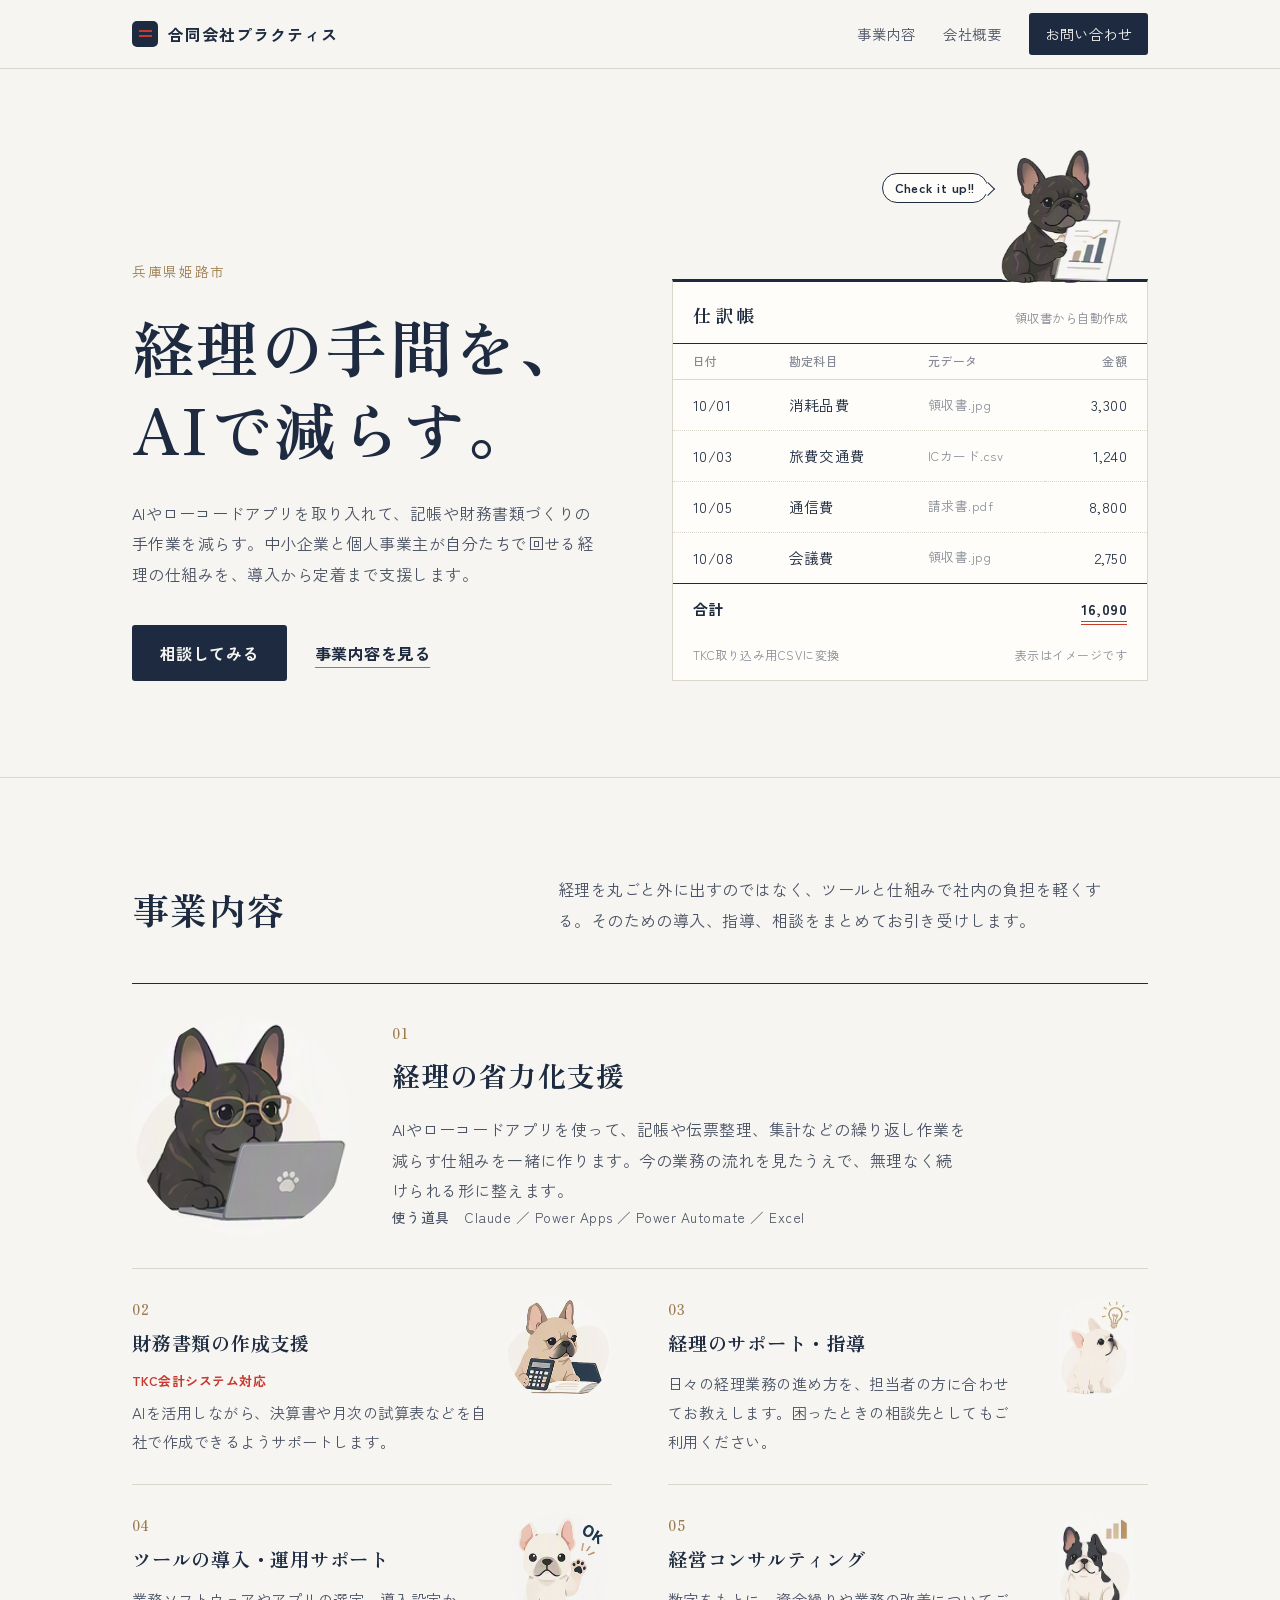
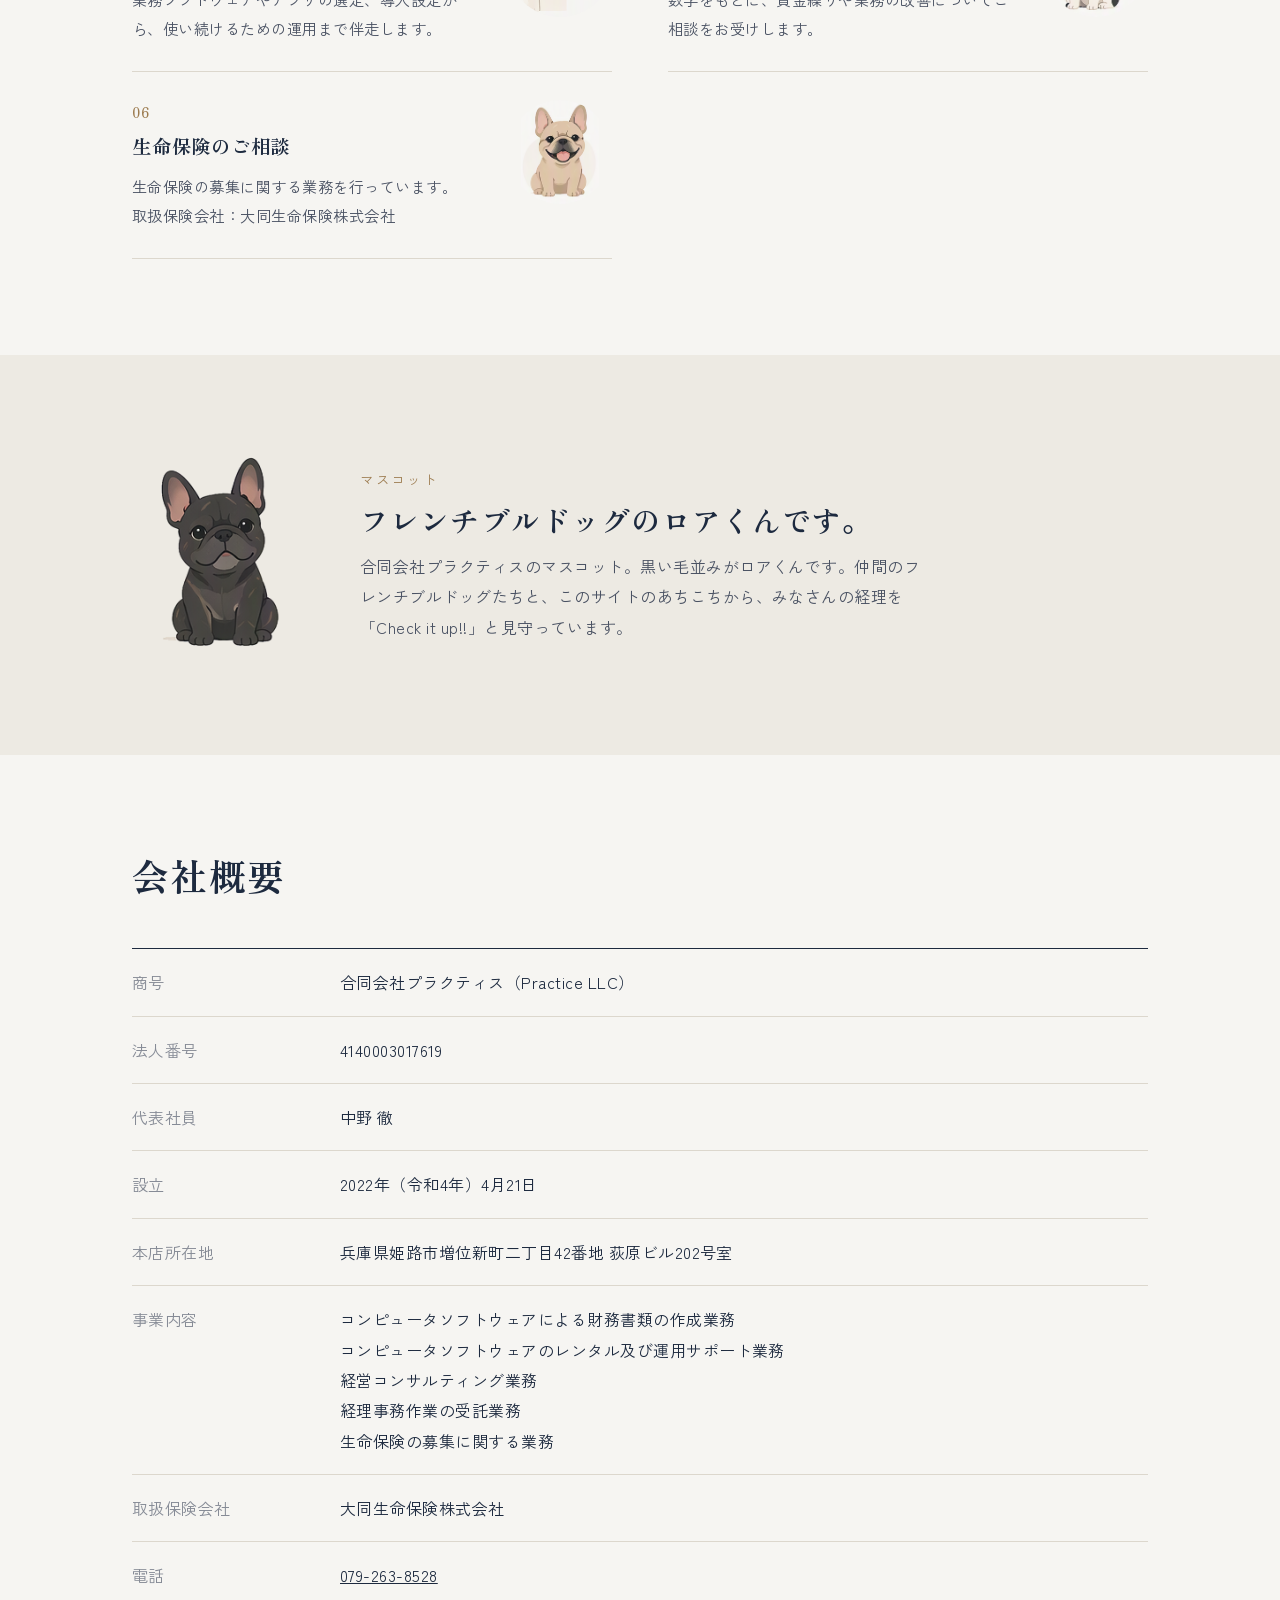
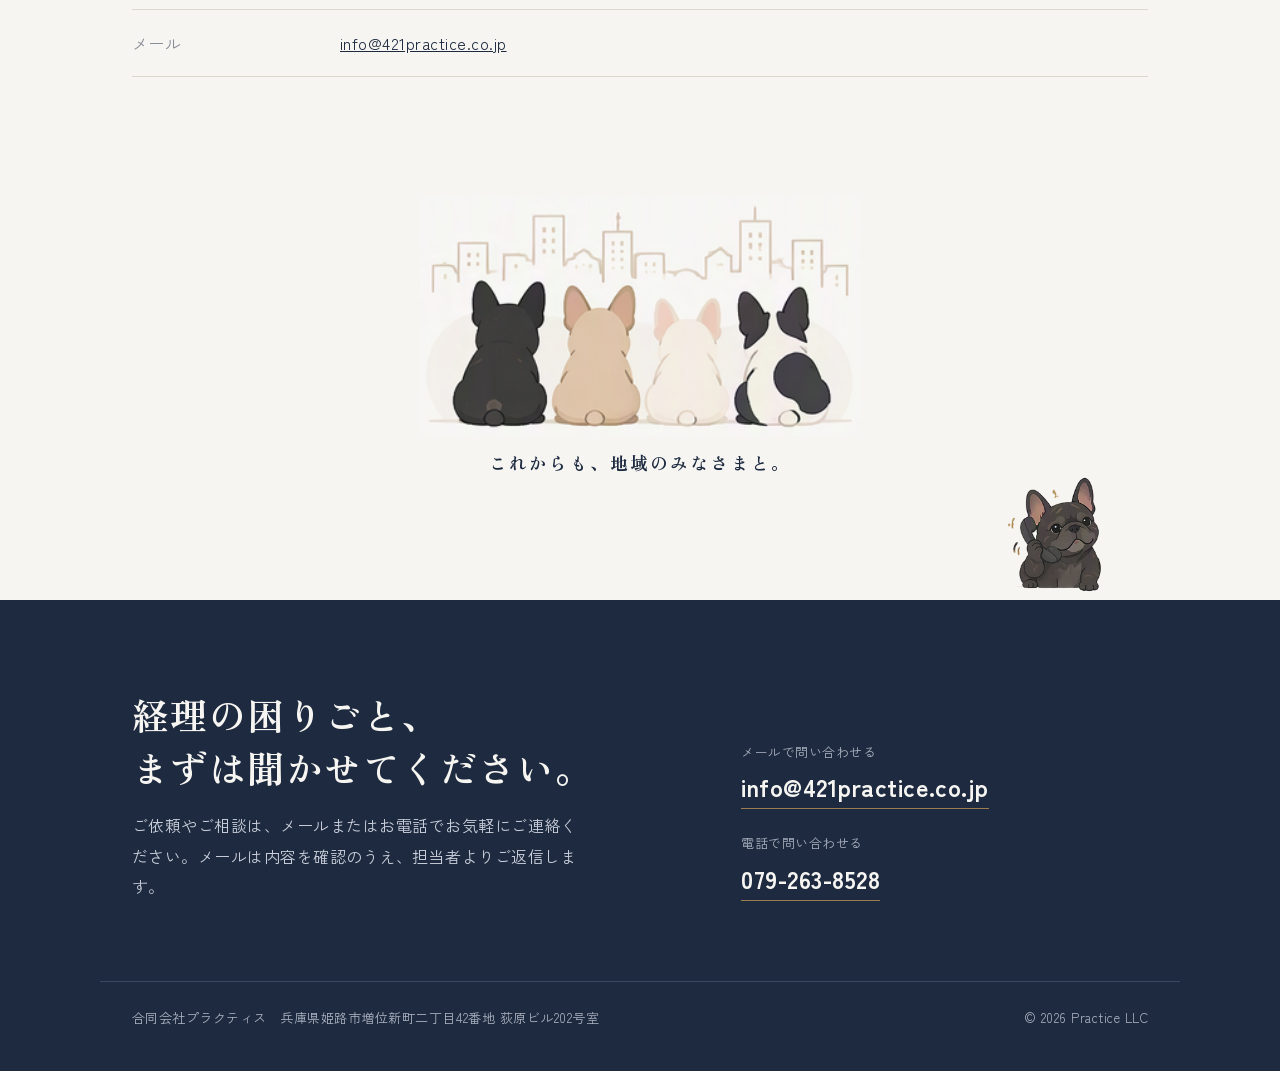
==== commit fa01ae40: "会社概要に法人番号・電話番号・取扱保険会社を追加 Co-Authored-By: Claude Opus 5.5 <noreply@anthropic.com>" ====
--- a/index.html
+++ b/index.html
@@ -196,6 +196,7 @@
   .mail small { display: block; color: #aab1c0; font-size: 0.8rem; }
   .mail strong { font-size: clamp(1.15rem, 2.4vw, 1.5rem); letter-spacing: 0.02em; border-bottom: 1px solid var(--gold); padding-bottom: 4px; word-break: break-all; }
   .mail:hover strong { border-bottom-width: 2px; }
+  .reach { display: grid; gap: 22px; justify-items: start; }
 
   footer { background: var(--ink); color: #aab1c0; font-size: 0.82rem; padding: 0 0 40px; }
   footer .wrap { display: flex; justify-content: space-between; flex-wrap: wrap; gap: 8px 24px; border-top: 1px solid #3a4760; padding-top: 24px; }
@@ -302,7 +303,7 @@
         <li>
           <div>
             <h3>生命保険のご相談</h3>
-            <p>生命保険の募集に関する業務を行っています。</p>
+            <p>生命保険の募集に関する業務を行っています。<br>取扱保険会社：大同生命保険株式会社</p>
           </div>
           <span class="dog"><img src="images/dogs/welcome-beige.png" alt="" width="165" height="220" loading="lazy"></span>
         </li>
@@ -330,10 +331,13 @@
       </div>
       <dl class="profile">
         <div><dt>商号</dt><dd>合同会社プラクティス（Practice LLC）</dd></div>
+        <div><dt>法人番号</dt><dd>4140003017619</dd></div>
         <div><dt>代表社員</dt><dd>中野 徹</dd></div>
         <div><dt>設立</dt><dd>2022年（令和4年）4月21日</dd></div>
         <div><dt>本店所在地</dt><dd>兵庫県姫路市増位新町二丁目42番地 荻原ビル202号室</dd></div>
         <div><dt>事業内容</dt><dd>コンピュータソフトウェアによる財務書類の作成業務<br>コンピュータソフトウェアのレンタル及び運用サポート業務<br>経営コンサルティング業務<br>経理事務作業の受託業務<br>生命保険の募集に関する業務</dd></div>
+        <div><dt>取扱保険会社</dt><dd>大同生命保険株式会社</dd></div>
+        <div><dt>電話</dt><dd><a href="tel:0792638528">079-263-8528</a></dd></div>
         <div><dt>メール</dt><dd><a href="mailto:info@421practice.co.jp">info@421practice.co.jp</a></dd></div>
       </dl>
     </div>
@@ -353,12 +357,18 @@
     <div class="wrap contact">
       <div>
         <h2><span class="nb">経理の困りごと、</span><br><span class="nb">まずは</span><span class="nb">聞かせてください。</span></h2>
-        <p>ご依頼やご相談は、メールでお気軽にご連絡ください。内容を確認のうえ、担当者よりご返信します。</p>
-      </div>
-      <a class="mail" href="mailto:info@421practice.co.jp">
-        <small>メールで問い合わせる</small>
-        <strong>info@421practice.co.jp</strong>
-      </a>
+        <p>ご依頼やご相談は、メールまたはお電話でお気軽にご連絡ください。メールは内容を確認のうえ、担当者よりご返信します。</p>
+      </div>
+      <div class="reach">
+        <a class="mail" href="mailto:info@421practice.co.jp">
+          <small>メールで問い合わせる</small>
+          <strong>info@421practice.co.jp</strong>
+        </a>
+        <a class="mail" href="tel:0792638528">
+          <small>電話で問い合わせる</small>
+          <strong>079-263-8528</strong>
+        </a>
+      </div>
     </div>
   </section>
 </main>
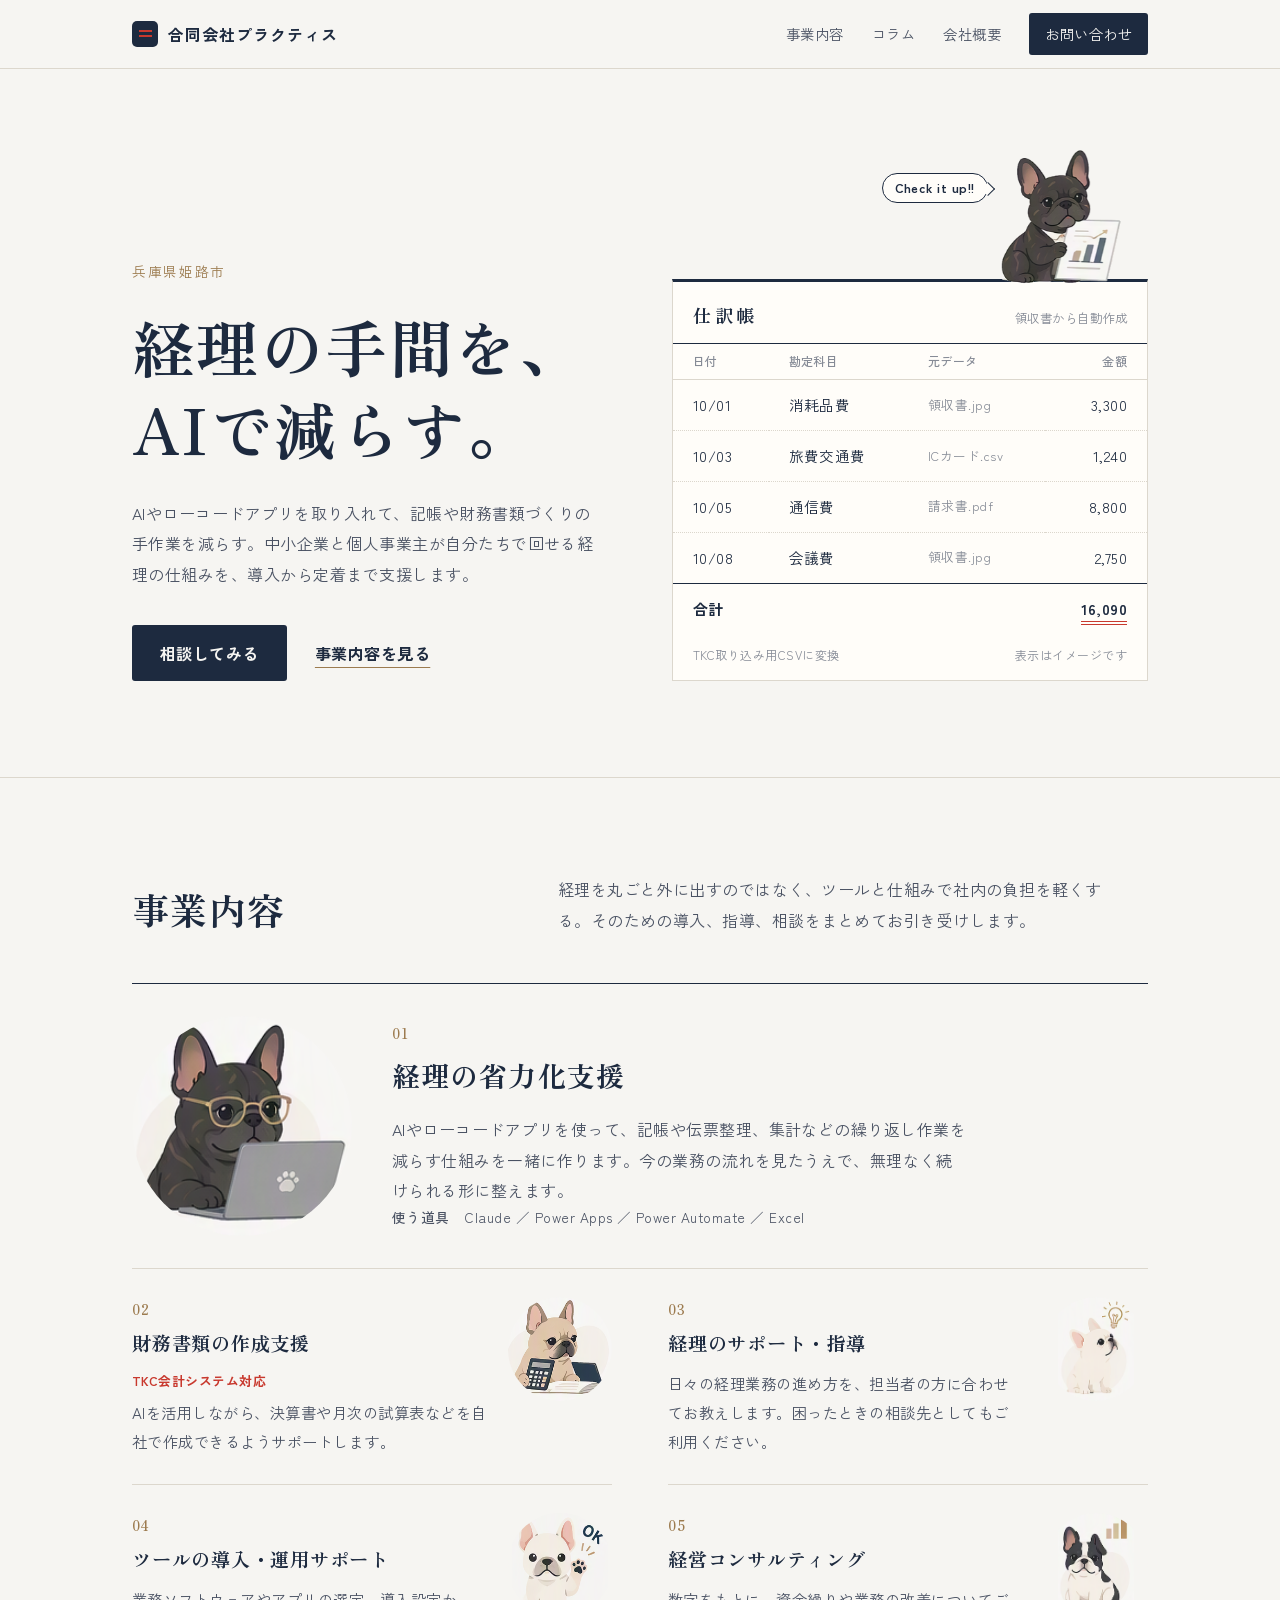
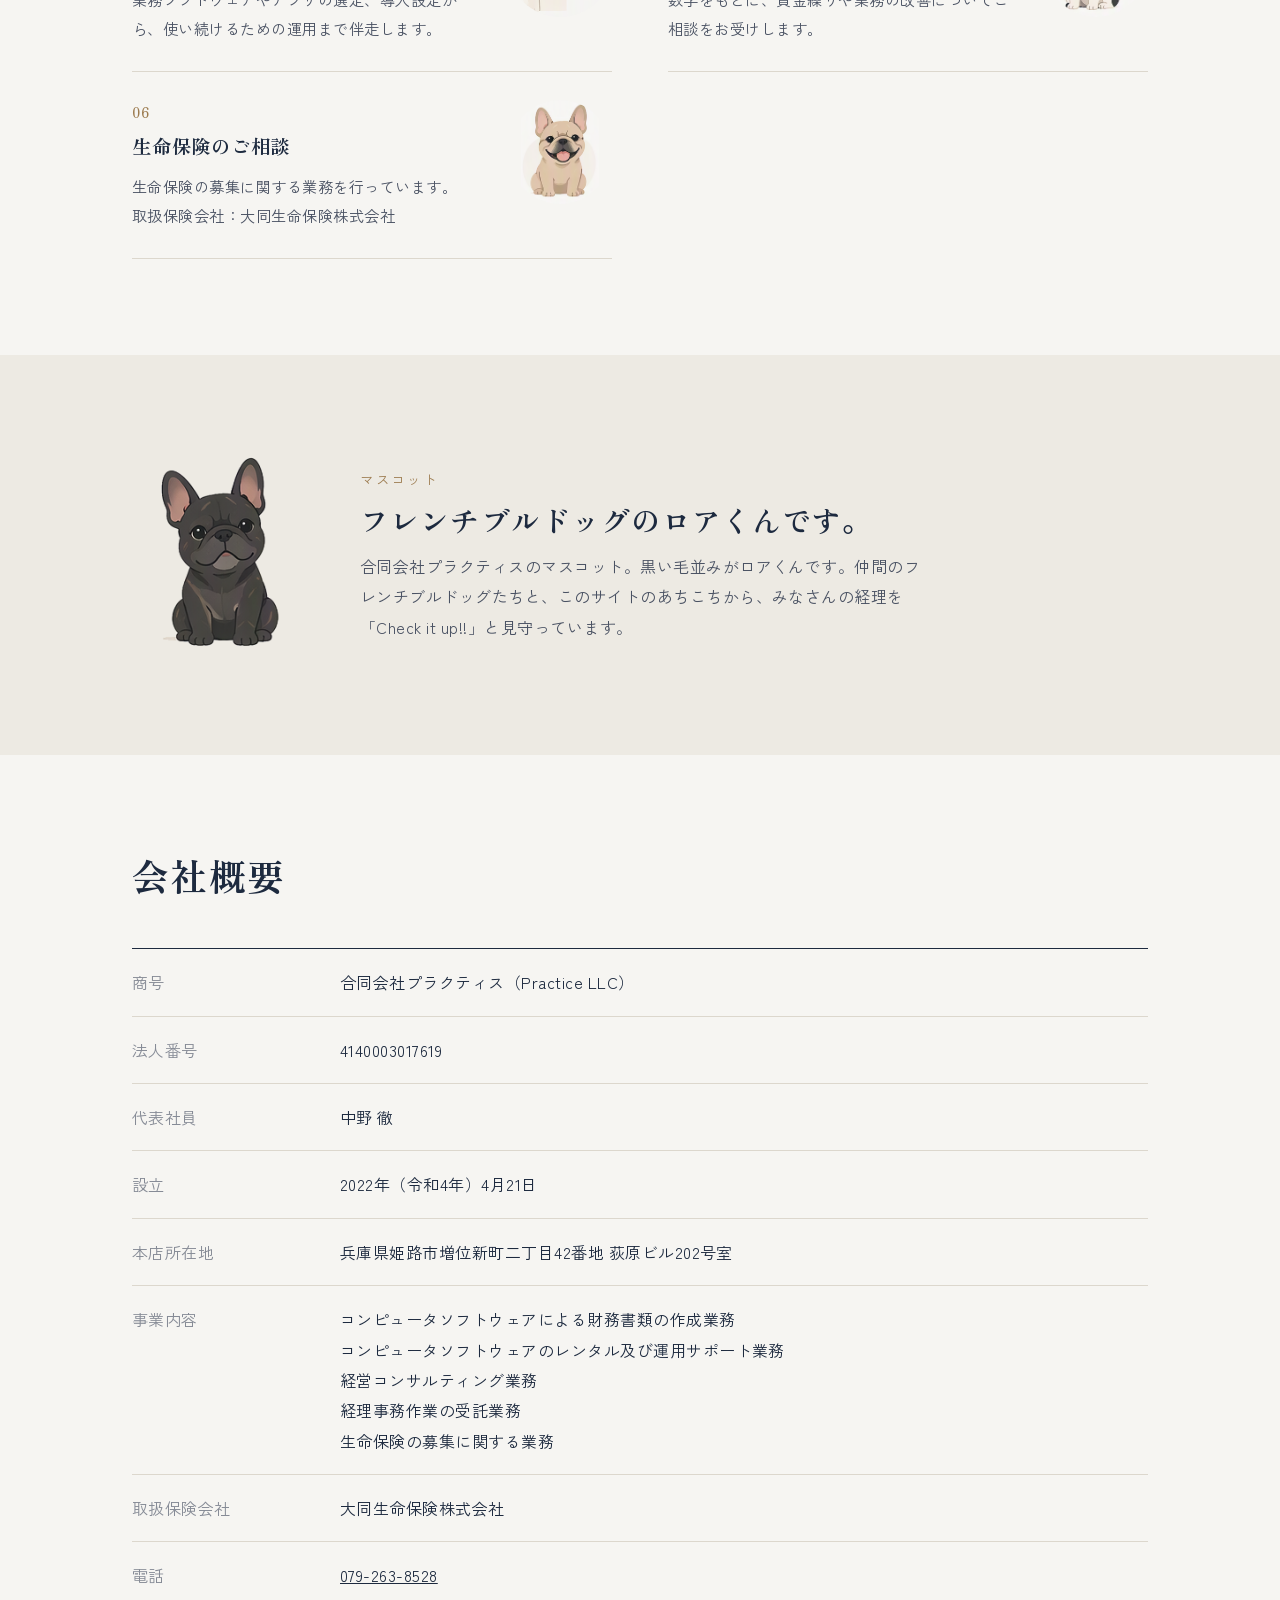
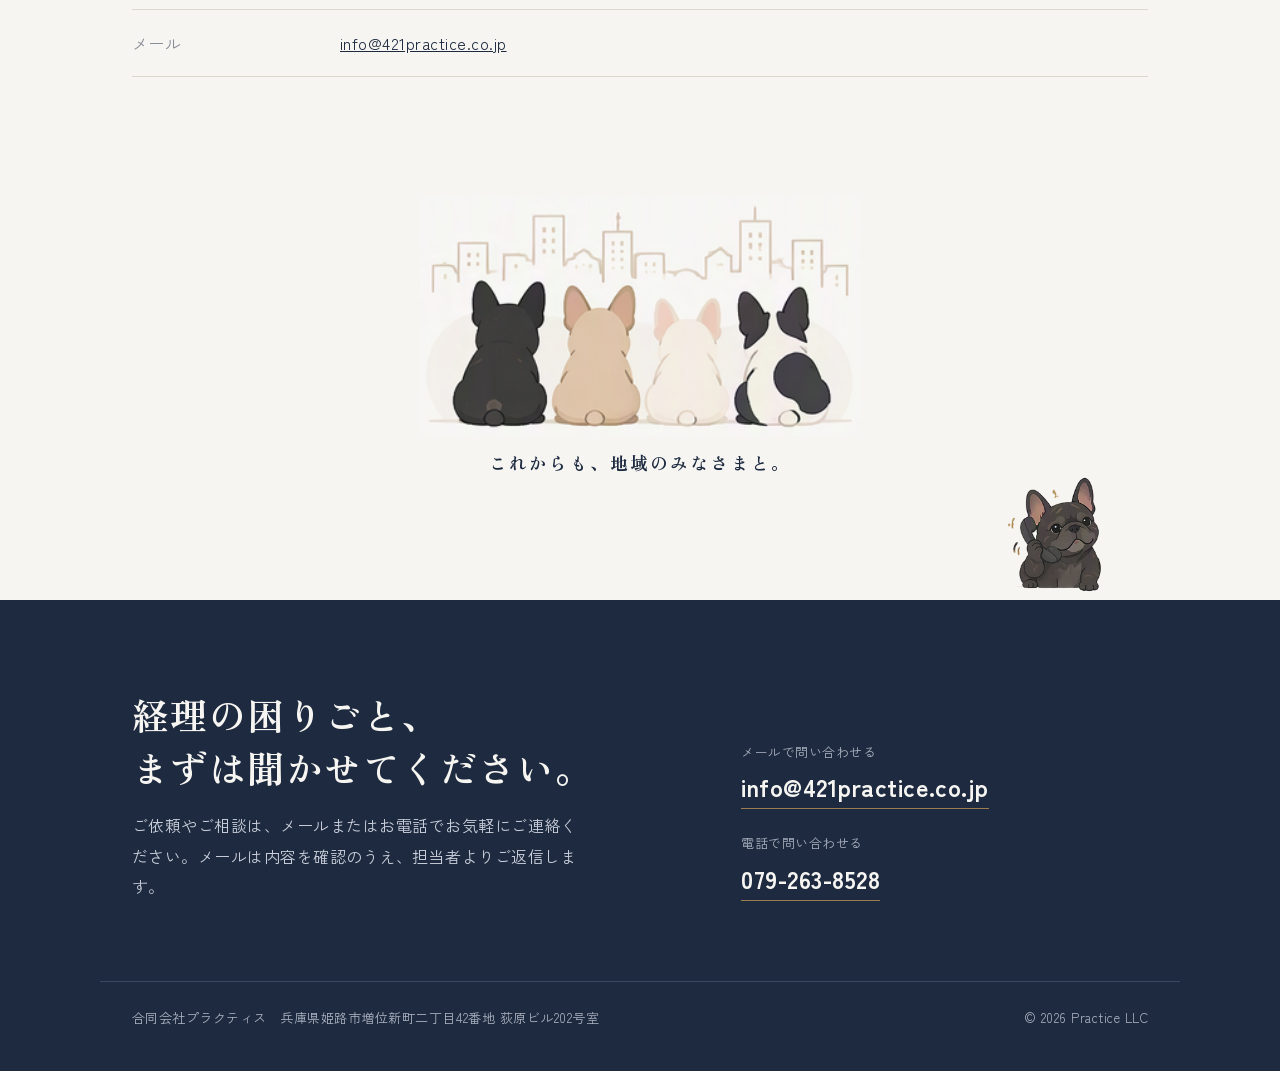
==== commit 399b9c1a: "ロアくんのコラムを追加（中野徹税理士事務所の監修） - column/：一覧ページと1本目「令和8年分の年末調整、ここが変わります」 - 見た目は事務所HP（nakano-taxo.tkcnf.com" ====
--- a/index.html
+++ b/index.html
@@ -208,6 +208,7 @@
     <a class="brand" href="#top"><span class="brand-mark"><span></span></span>合同会社プラクティス</a>
     <nav>
       <a href="#services">事業内容</a>
+      <a href="column/">コラム</a>
       <a href="#company">会社概要</a>
       <a class="cta" href="#contact">お問い合わせ</a>
     </nav>
